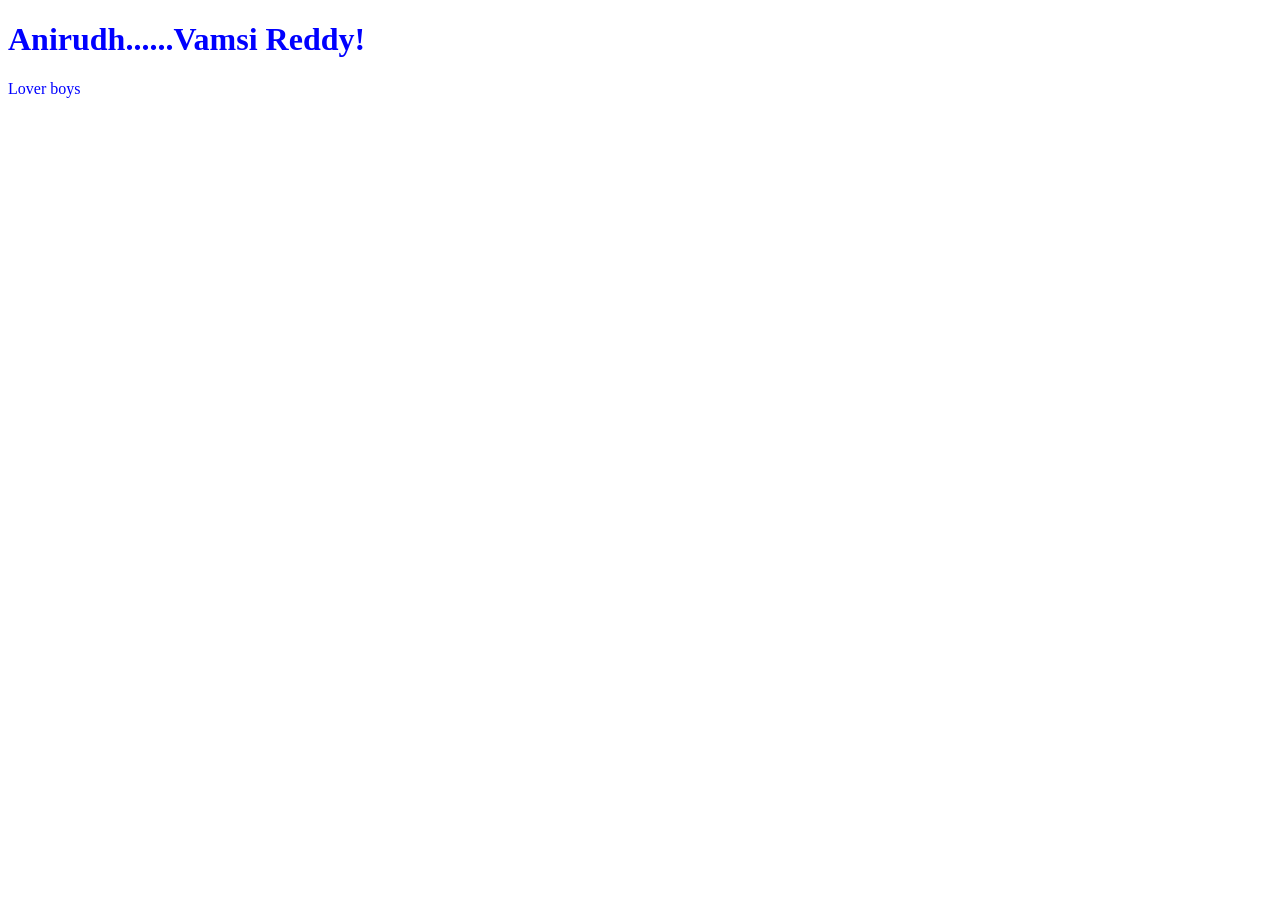
==== index.html @ f229b695 "sample" ====
<!DOCTYPE html>
<html lang="en">
<head>
    <meta charset="UTF-8">
    <meta name="viewport" content="width=device-width, initial-scale=1.0">
    <title>Document</title>
    <link rel="stylesheet" href="index.css">
</head>
<body>
    <div class="colors">
    <h1>Anirudh......Vamsi Reddy!</h1>
    <p>Lover boys</p>
    </div>
</body>
</html>
---- index.css ----
.colors{
        color:blue;
}
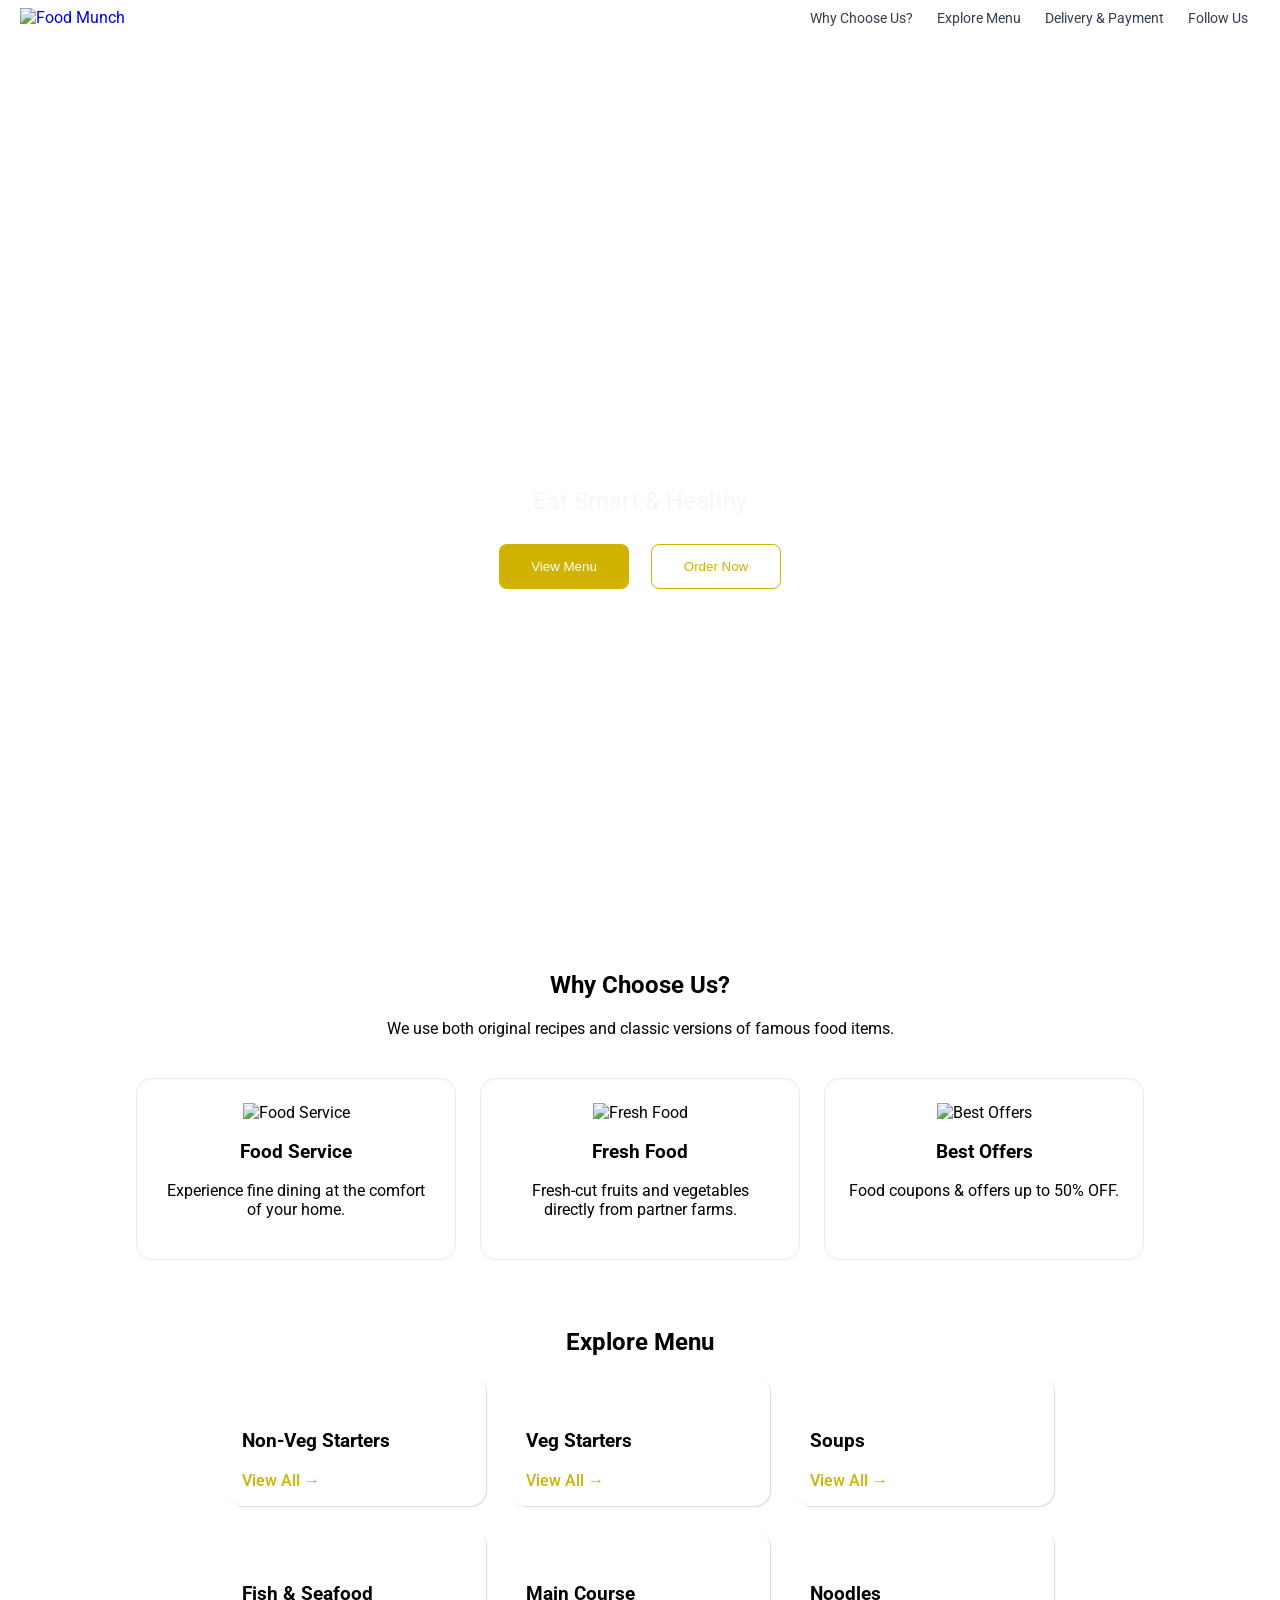
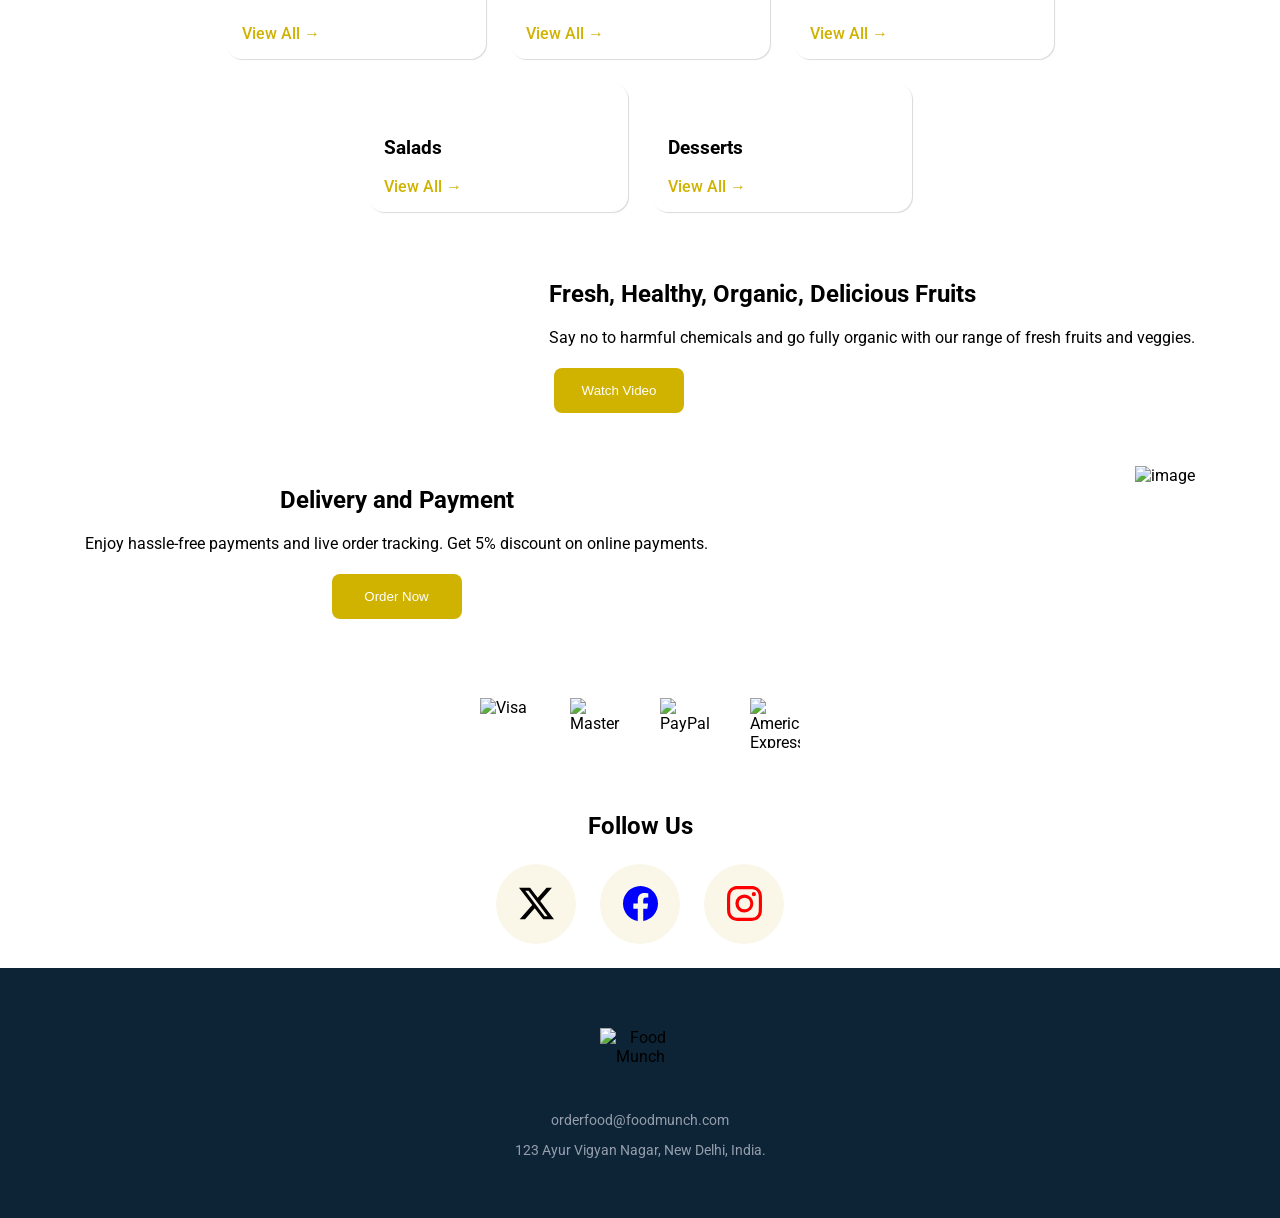
==== commit 4e7d177f: "food-cort" ====
--- a/index.html
+++ b/index.html
@@ -1,15 +1,186 @@
 <!DOCTYPE html>
-<html lang="en">
+<html>
+
 <head>
-    <meta charset="UTF-8">
-    <meta name="viewport" content="width=device-width, initial-scale=1.0">
-    <title>Document</title>
-    <link rel="stylesheet" href="index.css">
+    <meta charset="UTF-8" />
+    <meta name="viewport" content="width=device-width, initial-scale=1.0" />
+    <title>Food Munch</title>
+
+    <script src="https://kit.fontawesome.com/d1c2ea8b80.js" crossorigin="anonymous"></script>
+
+    <link rel="stylesheet" href="index.css" />
 </head>
+
 <body>
-    <div class="colors">
-    <h1>Anirudh......Vamsi Reddy!</h1>
-    <p>Lover boys</p>
-    </div>
+
+    <header class="site-header">
+        <nav>
+            <div class="nav-container">
+                <a href="#">
+                    <img src="https://d2clawv67efefq.cloudfront.net/ccbp-responsive-website/food-munch-img.png" alt="Food Munch" class="food-munch-logo" />
+                </a>
+                <ul class="nav-links">
+                    <li><a href="#wcuSection">Why Choose Us?</a></li>
+                    <li><a href="#exploreMenuSection">Explore Menu</a></li>
+                    <li><a href="#deliveryPaymentSection">Delivery & Payment</a></li>
+                    <li><a href="#followUsSection">Follow Us</a></li>
+                </ul>
+            </div>
+        </nav>
+    </header>
+
+    <main>
+
+        <section class="banner">
+            <div class="banner-content">
+                <h1>Get Delicious Food Anytime</h1>
+                <p>Eat Smart & Healthy</p>
+                <div class="banner-actions">
+                    <button class="custom-button">View Menu</button>
+                    <button class="custom-outline-button">Order Now</button>
+                </div>
+            </div>
+        </section>
+
+        <section class="why-choose-us" id="wcuSection">
+            <div class="container">
+                <header class="section-header">
+                    <h2>Why Choose Us?</h2>
+                    <p>We use both original recipes and classic versions of famous food items.</p>
+                </header>
+                <div class="features-container">
+                    <article class="feature-card">
+                        <img src="https://d2clawv67efefq.cloudfront.net/ccbp-responsive-website/food-serve.png" alt="Food Service">
+                        <h3>Food Service</h3>
+                        <p>Experience fine dining at the comfort of your home.</p>
+                    </article>
+                    <article class="feature-card">
+                        <img src="https://d2clawv67efefq.cloudfront.net/ccbp-responsive-website/fruits-img.png" alt="Fresh Food">
+                        <h3>Fresh Food</h3>
+                        <p>Fresh-cut fruits and vegetables directly from partner farms.</p>
+                    </article>
+                    <article class="feature-card">
+                        <img src="https://d2clawv67efefq.cloudfront.net/ccbp-responsive-website/offers-img.png" alt="Best Offers">
+                        <h3>Best Offers</h3>
+                        <p>Food coupons & offers up to <span class="offers">50% OFF</span>.</p>
+                    </article>
+                </div>
+            </div>
+        </section>
+
+        <section id="exploreMenuSection">
+            <div class="container">
+                <div class="menu-header">
+                    <h1>Explore Menu</h1>
+                </div>
+                <div class="menu-container">
+                    <article class="menu-card">
+                        <img src="https://d2clawv67efefq.cloudfront.net/ccbp-responsive-website/em-ginger-fried-img.png" alt="">
+                        <h3>Non-Veg Starters</h3>
+                        <a href="#">View All →</a>
+                    </article>
+                    <article class="menu-card">
+                        <img src="https://d2clawv67efefq.cloudfront.net/ccbp-responsive-website/em-veg-starters-img.png" alt="">
+                        <h3>Veg Starters</h3>
+                        <a href="#">View All →</a>
+                    </article>
+                    <article class="menu-card">
+                        <img src="https://d2clawv67efefq.cloudfront.net/ccbp-responsive-website/em-soup-img.png" alt="">
+                        <h3>Soups</h3>
+                        <a href="#">View All →</a>
+                    </article>
+                    <article class="menu-card">
+                        <img src="https://d2clawv67efefq.cloudfront.net/ccbp-responsive-website/em-grilled-seafood-img.png" alt="">
+                        <h3>Fish & Seafood</h3>
+                        <a href="#">View All →</a>
+                    </article>
+                    <article class="menu-card">
+                        <img src="https://d2clawv67efefq.cloudfront.net/ccbp-responsive-website/em-hyderabadi-biryani-img.png" alt="">
+                        <h3>Main Course</h3>
+                        <a href="#">View All →</a>
+                    </article>
+                    <article class="menu-card">
+                        <img src="https://d2clawv67efefq.cloudfront.net/ccbp-responsive-website/em-mushroom-noodles-img.png" alt="">
+                        <h3>Noodles</h3>
+                        <a href="#">View All →</a>
+                    </article>
+                    <article class="menu-card">
+                        <img src="https://d2clawv67efefq.cloudfront.net/ccbp-responsive-website/em-gluten-img.png" alt="">
+                        <h3>Salads</h3>
+                        <a href="#">View All →</a>
+                    </article>
+                    <article class="menu-card">
+                        <img src="https://d2clawv67efefq.cloudfront.net/ccbp-responsive-website/em-coffee-bourbon-img.png" alt="">
+                        <h3>Desserts</h3>
+                        <a href="#">View All →</a>
+                    </article>
+                </div>
+            </div>
+        </section>
+
+        <section>
+            <div class="container two-column">
+                <div id="image-block">
+                    <img src="https://d2clawv67efefq.cloudfront.net/ccbp-responsive-website/healthy-food-plate-img.png" alt="">
+                </div>
+                <div id="content-block">
+                    <h1>Fresh, Healthy, Organic, Delicious Fruits</h1>
+                    <p>Say no to harmful chemicals and go fully organic with our range of fresh fruits and veggies.</p>
+                    <button class="custom-button">Watch Video</button>
+                </div>
+            </div>
+        </section>
+
+        <section class="delivery-payment" id="deliveryPaymentSection">
+            <div class="container two-column reverse">
+                <div class="image-block">
+                    <img src="https://d2clawv67efefq.cloudfront.net/ccbp-responsive-website/delivery-payment-section-img.png" alt="image">
+                </div>
+                <div class="content-block">
+                    <h1>Delivery and Payment</h1>
+                    <p>Enjoy hassle-free payments and live order tracking. Get 5% discount on online payments.</p>
+                    <button class="custom-button">Order Now</button>
+                </div>
+            </div>
+        </section>
+
+        <div class="payment-icons">
+            <img src="https://d2clawv67efefq.cloudfront.net/ccbp-responsive-website/visa-card-img.png" alt="Visa">
+            <img src="https://d2clawv67efefq.cloudfront.net/ccbp-responsive-website/master-card-img.png" alt="MasterCard">
+            <img src="https://d2clawv67efefq.cloudfront.net/ccbp-responsive-website/paypal-card-img.png" alt="PayPal">
+            <img src="https://d2clawv67efefq.cloudfront.net/ccbp-responsive-website/american-express-img.png" alt="American Express">
+        </div>
+
+        <section class="follow-us" id="followUsSection">
+            <div class="container">
+                <h2>Follow Us</h2>
+                <div class="social-icons">
+                    <span>
+                        <svg xmlns="http://www.w3.org/2000/svg" width="35" height="35" fill="currentColor" viewBox="0 0 16 16">
+                            <path d="M12.6.75h2.454l-5.36 6.142L16 15.25h-4.937l-3.867-5.07-4.425 5.07H.316l5.733-6.57L0 .75h5.063l3.495 4.633L12.601.75Zm-.86 13.028h1.36L4.323 2.145H2.865z" />
+                        </svg>
+                    </span>
+                    <span>
+                        <svg xmlns="http://www.w3.org/2000/svg" width="35" height="35" fill="Blue" viewBox="0 0 16 16">
+                            <path d="M16 8.049c0-4.446-3.582-8.05-8-8.05C3.58 0-.002 3.603-.002 8.05c0 4.017 2.926 7.347 6.75 7.951v-5.625h-2.03V8.05H6.75V6.275c0-2.017 1.195-3.131 3.022-3.131.876 0 1.791.157 1.791.157v1.98h-1.009c-.993 0-1.303.621-1.303 1.258v1.51h2.218l-.354 2.326H9.25V16c3.824-.604 6.75-3.934 6.75-7.951" />
+                        </svg>
+                    </span>
+                    <span>
+                        <svg xmlns="http://www.w3.org/2000/svg" width="35" height="35" fill="red" viewBox="0 0 16 16">
+                            <path d="M8 0C5.829 0 5.556.01 4.703.048 3.85.088 3.269.222 2.76.42a3.9 3.9 0 0 0-1.417.923A3.9 3.9 0 0 0 .42 2.76C.222 3.268.087 3.85.048 4.7.01 5.555 0 5.827 0 8.001c0 2.172.01 2.444.048 3.297.04.852.174 1.433.372 1.942.205.526.478.972.923 1.417.444.445.89.719 1.416.923.51.198 1.09.333 1.942.372C5.555 15.99 5.827 16 8 16s2.444-.01 3.298-.048c.851-.04 1.434-.174 1.943-.372a3.9 3.9 0 0 0 1.416-.923c.445-.445.718-.891.923-1.417.197-.509.332-1.09.372-1.942C15.99 10.445 16 10.173 16 8s-.01-2.445-.048-3.299c-.04-.851-.175-1.433-.372-1.941a3.9 3.9 0 0 0-.923-1.417A3.9 3.9 0 0 0 13.24.42c-.51-.198-1.092-.333-1.943-.372C10.443.01 10.172 0 7.998 0zm-.717 1.442h.718c2.136 0 2.389.007 3.232.046.78.035 1.204.166 1.486.275.373.145.64.319.92.599s.453.546.598.92c.11.281.24.705.275 1.485.039.843.047 1.096.047 3.231s-.008 2.389-.047 3.232c-.035.78-.166 1.203-.275 1.485a2.5 2.5 0 0 1-.599.919c-.28.28-.546.453-.92.598-.28.11-.704.24-1.485.276-.843.038-1.096.047-3.232.047s-2.39-.009-3.233-.047c-.78-.036-1.203-.166-1.485-.276a2.5 2.5 0 0 1-.92-.598 2.5 2.5 0 0 1-.6-.92c-.109-.281-.24-.705-.275-1.485-.038-.843-.046-1.096-.046-3.233s.008-2.388.046-3.231c.036-.78.166-1.204.276-1.486.145-.373.319-.64.599-.92s.546-.453.92-.598c.282-.11.705-.24 1.485-.276.738-.034 1.024-.044 2.515-.045zm4.988 1.328a.96.96 0 1 0 0 1.92.96.96 0 0 0 0-1.92m-4.27 1.122a4.109 4.109 0 1 0 0 8.217 4.109 4.109 0 0 0 0-8.217m0 1.441a2.667 2.667 0 1 1 0 5.334 2.667 2.667 0 0 1 0-5.334" />
+                        </svg>
+                    </span>
+                </div>
+            </div>
+        </section>
+    </main>
+    <footer class="site-footer">
+        <div class="container footer-content">
+            <img src="https://d2clawv67efefq.cloudfront.net/ccbp-responsive-website/food-munch-logo-light.png" alt="Food Munch" class="food-munch-logo" />
+            <p class="email">orderfood@foodmunch.com</p>
+            <address>123 Ayur Vigyan Nagar, New Delhi, India.</address>
+        </div>
+    </footer>
 </body>
+
 </html>
--- a/index.css
+++ b/index.css
@@ -1,3 +1,302 @@
-.colors{
-        color:blue;
+@import url("https://fonts.googleapis.com/css2?family=Roboto:wght@300;400;500;700&display=swap");
+
+* {
+    box-sizing: border-box;
+}
+
+body {
+    margin: 0;
+    font-family: "Roboto", sans-serif;
+    padding-top: 8px;
+}
+
+img {
+    max-width: 100%;
+}
+
+a {
+    text-decoration: none;
+}
+
+.container {
+    max-width: 1140px;
+    margin: 0 auto;
+    padding: 0 15px;
+}
+
+section {
+    padding: 24px;
+}
+
+.site-header {
+    top: 0;
+    width: 100%;
+    background: #ffffff;
+}
+
+.nav-container {
+    display: flex;
+    align-items: center;
+    padding-left:20px;
+    padding-right:20px;
+}
+
+.food-munch-logo {
+    width: 80px;
+    height: 70px;
+}
+
+/* mobile */
+.nav-links {
+    width: 100%;
+    list-style: none;
+    display: flex;
+    flex-wrap: wrap;
+    justify-content: center;
+    padding: 0;
+    margin: 12px 0 0;
+}
+
+.nav-links li a {
+    padding: 8px 12px;
+    color: #323f4b;
+    font-size: 14px;
+}
+
+/* tablet + desktop */
+@media (min-width: 768px) {
+    .nav-links {
+        width: auto;
+        margin-left: auto;
+        margin-top: 0;
+        justify-content: flex-end;
+    }
+}
+
+.banner {
+    height: 100vh;
+    background-image: url("https://d2clawv67efefq.cloudfront.net/ccbp-responsive-website/foodmunch-banner-bg.png");
+    background-size: cover;
+    display: flex;
+    align-items: center;
+    justify-content: center;
+}
+
+.banner-content {
+    text-align: center;
+}
+
+.banner h1 {
+    color: #ffffff;
+    font-size: 45px;
+    font-weight: 300;
+}
+
+.banner p {
+    color: #f5f7fa;
+    font-size: 24px;
+    margin: 12px 0 24px;
+}
+
+.banner-actions {
+    display: flex;
+    flex-wrap: wrap;
+    justify-content: center;
+    gap: 12px;
+}
+
+.custom-button {
+    background: #d0b200;
+    color: #ffffff;
+    border: none;
+}
+
+.custom-outline-button {
+    background: transparent;
+    color: #d0b200;
+    border: 1px solid #d0b200;
+}
+
+.custom-button,
+.custom-outline-button {
+    width: 130px;
+    height: 45px;
+    border-radius: 8px;
+    cursor: pointer;
+    margin: 5px;
+}
+
+.features-container {
+    display: flex;
+    flex-wrap: wrap;
+    justify-content: center;
+    gap: 24px;
+}
+
+.feature-card {
+    width: 100%;
+    max-width: 320px;
+    background: #ffffff;
+    border: 1px solid #e5eaf4;
+    border-radius: 16px;
+    padding: 24px;
+    text-align: center;
+}
+
+.feature-card img {
+    margin: auto;
+}
+
+.section-header {
+    text-align: center;
+    margin-bottom: 40px;
+}
+
+.menu-header h1 {
+    font-size: 24px;
+    text-align: center;
+}
+
+.menu-container {
+    display: flex;
+    flex-wrap: wrap;
+    justify-content: center;
+    gap: 24px;
+}
+
+.menu-card {
+    width: 100%;
+    max-width: 260px;
+    background: #ffffff;
+    border-radius: 16px;
+    padding: 16px;
+    box-shadow: 1px 1px 1px #00000026;
+}
+
+.menu-card h1 {
+    margin-top: 16px;
+    color: #323f4b;
+    font-size: 20px;
+}
+
+.menu-card a {
+    color: #d0b200;
+    font-weight: 500;
+}
+
+.two-column {
+    display: flex;
+    flex-direction: column;
+}
+
+.image-block img {
+    width: 270px;
+}
+
+@media (min-width: 768px) {
+    .two-column {
+        flex-direction: row;
+        justify-content: space-between;
+    }
+
+    .two-column.reverse {
+        flex-direction: row-reverse;
+    }
+}
+
+.payment-icons {
+    display: flex;
+    justify-content: center;
+    flex-wrap: wrap;
+    margin-top: 30px;
+}
+
+.payment-icons img {
+    margin: 20px;
+    width: 50px;
+    height: 50px;
+}
+
+.delivery-payment {
+    padding: 24px;
+}
+
+.image-block img {
+    width: 100%;
+}
+
+.content-block {
+    text-align: center;
+}
+
+.custom-button {
+    background: #d0b200;
+    color: #ffffff;
+    border: none;
+}
+
+.custom-button {
+    width: 130px;
+    height: 45px;
+    border-radius: 8px;
+    cursor: pointer;
+    margin: 5px;
+}
+
+.two-column.reverse {
+    flex-direction: row-reverse;
+}
+
+@media (min-width: 768px) {
+    .two-column {
+        flex-direction: row;
+        justify-content: space-between;
+    }
+
+    .two-column.reverse {
+        flex-direction: row-reverse;
+    }
+}
+
+.follow-us {
+    text-align: center;
+}
+
+.social-icons {
+    display: flex;
+    justify-content: center;
+    gap: 24px;
+    margin-top: 24px;
+}
+
+.social-icons span {
+    width: 80px;
+    height: 80px;
+    background: #faf7e8;
+    border-radius: 50%;
+    display: flex;
+    align-items: center;
+    justify-content: center;
+}
+
+.site-footer {
+    background: #0d2436;
+    padding: 60px 0;
+}
+
+.footer-content {
+    display: flex;
+    flex-direction: column;
+    align-items: center;
+    text-align: center;
+}
+
+.footer-content p,
+.footer-content address {
+    color: #959ead;
+    font-size: 14px;
+}
+
+.footer-content address {
+    font-style: normal;
 }
